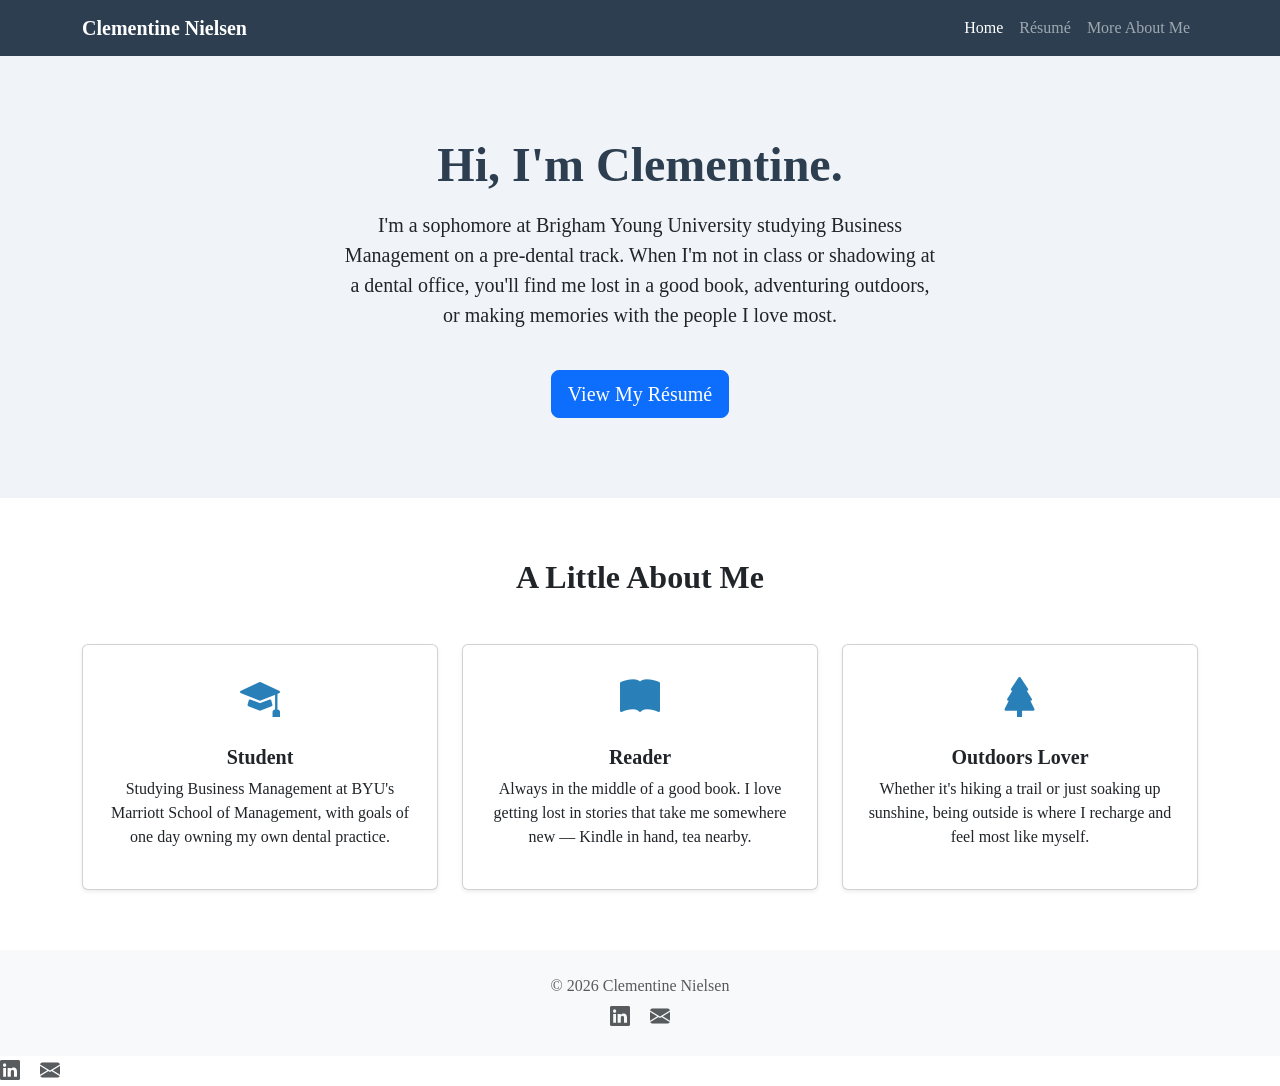
==== index.html @ adf5e4a9 "Create index.html" ====
<!DOCTYPE html>
<html lang="en">
<head>
  <meta charset="UTF-8" />
  <meta name="viewport" content="width=device-width, initial-scale=1.0"/>
  <title>Clementine Nielsen</title>
  <link rel="stylesheet" href="https://cdn.jsdelivr.net/npm/bootstrap@5.3.0/dist/css/bootstrap.min.css"/>
  <link rel="stylesheet" href="https://cdn.jsdelivr.net/npm/bootstrap-icons@1.10.5/font/bootstrap-icons.css"/>
  <link rel="stylesheet" href="styles.css"/>
</head>
<body>

  <!-- Navbar -->
  <nav class="navbar navbar-expand-lg navbar-dark">
    <div class="container">
      <a class="navbar-brand fw-bold" href="index.html">Clementine Nielsen</a>
      <button class="navbar-toggler" type="button" data-bs-toggle="collapse" data-bs-target="#navbarNav">
        <span class="navbar-toggler-icon"></span>
      </button>
      <div class="collapse navbar-collapse" id="navbarNav">
        <ul class="navbar-nav ms-auto">
          <li class="nav-item"><a class="nav-link active" href="index.html">Home</a></li>
          <li class="nav-item"><a class="nav-link" href="resume.html">Résumé</a></li>
          <li class="nav-item"><a class="nav-link" href="scratch.html">More About Me</a></li>
        </ul>
      </div>
    </div>
  </nav>

  <!-- Hero -->
  <section class="hero-section">
    <div class="container">
      <h1 class="fw-bold">Hi, I'm Clementine.</h1>
      <p class="lead mt-3 mx-auto" style="max-width: 600px;">
        I'm a sophomore at Brigham Young University studying Business Management 
        on a pre-dental track. When I'm not in class or shadowing at a dental office, 
        you'll find me lost in a good book, adventuring outdoors, or making memories 
        with the people I love most.
      </p>
      <a href="resume.html" class="btn btn-primary btn-lg mt-4">View My Résumé</a>
    </div>
  </section>

  <!-- About Cards -->
  <section class="section-padding bg-white">
    <div class="container">
      <h2 class="text-center fw-bold mb-5">A Little About Me</h2>
      <div class="row g-4 text-center">

        <div class="col-md-4">
          <div class="card h-100 shadow-sm p-4">
            <i class="bi bi-mortarboard-fill fs-1 accent-color mb-3"></i>
            <h5 class="fw-bold">Student</h5>
            <p>Studying Business Management at BYU's Marriott School of Management, with goals of one day owning my own dental practice.</p>
          </div>
        </div>

        <div class="col-md-4">
          <div class="card h-100 shadow-sm p-4">
            <i class="bi bi-book-fill fs-1 accent-color mb-3"></i>
            <h5 class="fw-bold">Reader</h5>
            <p>Always in the middle of a good book. I love getting lost in stories that take me somewhere new — Kindle in hand, tea nearby.</p>
          </div>
        </div>

        <div class="col-md-4">
          <div class="card h-100 shadow-sm p-4">
            <i class="bi bi-tree-fill fs-1 accent-color mb-3"></i>
            <h5 class="fw-bold">Outdoors Lover</h5>
            <p>Whether it's hiking a trail or just soaking up sunshine, being outside is where I recharge and feel most like myself.</p>
          </div>
        </div>

      </div>
    </div>
  </section>

  <!-- Footer -->
  <footer class="text-center py-4 text-muted" style="background-color: #f8f9fa;">
    <p class="mb-1">&copy; 2026 Clementine Nielsen</p>
    <a href="https://www.linkedin.com/in/" class="text-muted me-3"><i class="bi bi-linkedin fs-5"></i></a>
    <a href="mailto:you@example.com" class="text-muted"><i class="bi bi-envelope-fill fs-5"></i></a>
  </footer>

  <script src="https://cdn.jsdelivr.net/npm/bootstrap@5.3.0/dist/js/bootstrap.bundle.min.js"></script>
  <a href="https://www.linkedin.com/in/clementine-nielsen-78513a417/" class="text-muted me-3"><i class="bi bi-linkedin fs-5"></i></a>
<a href="mailto:clem07@byu.edu" class="text-muted"><i class="bi bi-envelope-fill fs-5"></i></a>
</body>
</html>
---- styles.css ----
/* Custom styles layered on top of Bootstrap */

body {
    font-family: 'Georgia', serif;
}

.navbar {
    background-color: #2c3e50 !important;
}

.hero-section {
    background-color: #f0f4f8;
    padding: 80px 0;
    text-align: center;
}

.hero-section h1 {
    font-size: 3rem;
    color: #2c3e50;
}

.accent-color {
    color: #2980b9;
}

.section-padding {
    padding: 60px 0;
}
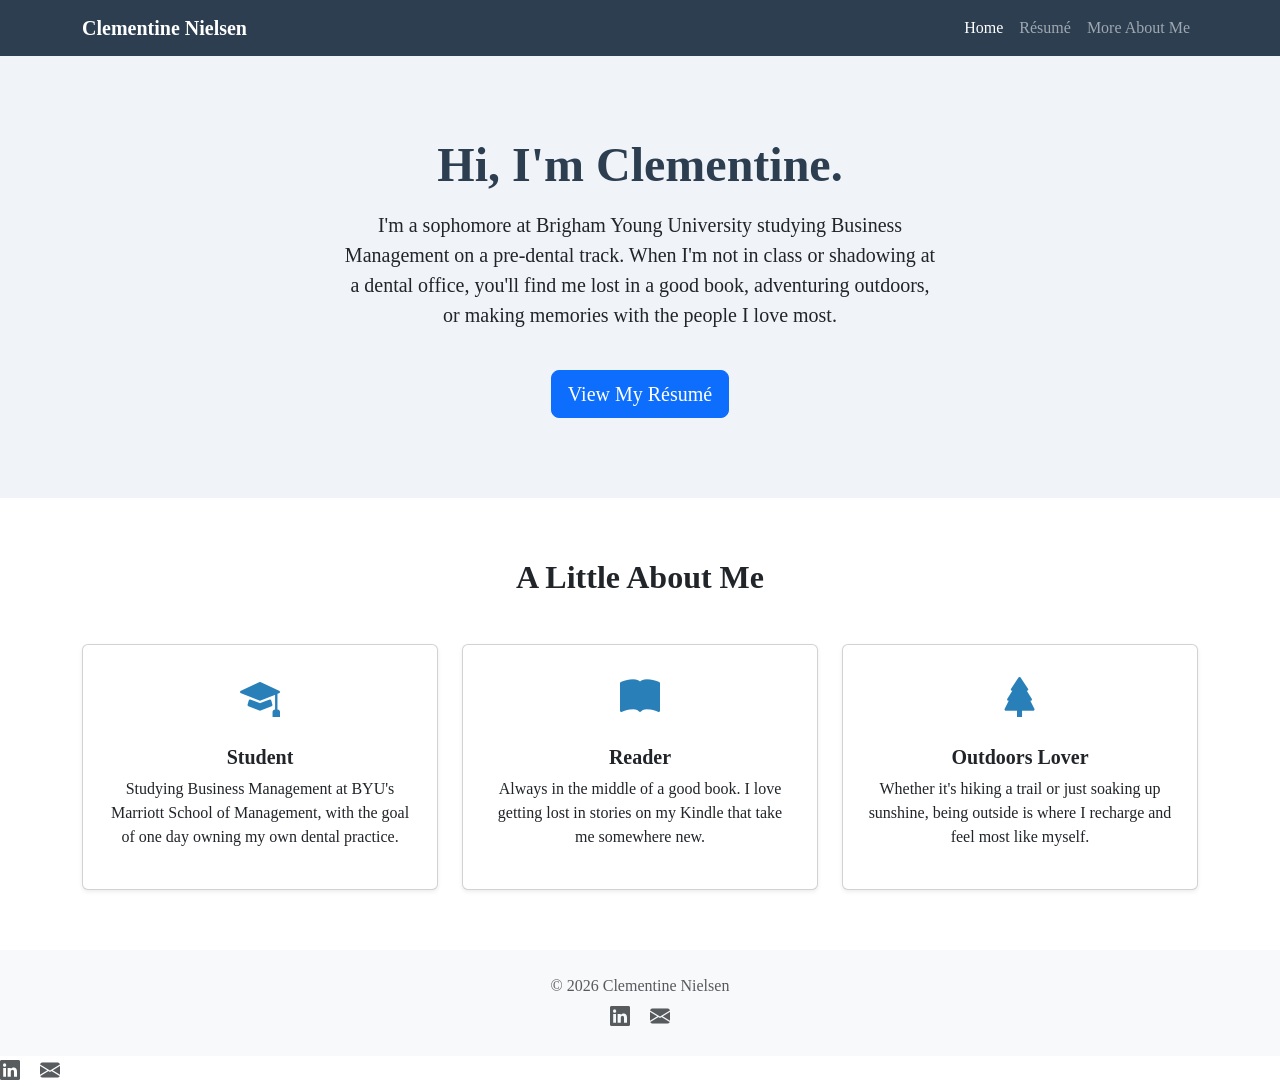
==== commit 66db3ef0: "Update index.html" ====
--- a/index.html
+++ b/index.html
@@ -51,7 +51,7 @@
           <div class="card h-100 shadow-sm p-4">
             <i class="bi bi-mortarboard-fill fs-1 accent-color mb-3"></i>
             <h5 class="fw-bold">Student</h5>
-            <p>Studying Business Management at BYU's Marriott School of Management, with goals of one day owning my own dental practice.</p>
+            <p>Studying Business Management at BYU's Marriott School of Management, with the goal of one day owning my own dental practice.</p>
           </div>
         </div>
 
@@ -59,7 +59,7 @@
           <div class="card h-100 shadow-sm p-4">
             <i class="bi bi-book-fill fs-1 accent-color mb-3"></i>
             <h5 class="fw-bold">Reader</h5>
-            <p>Always in the middle of a good book. I love getting lost in stories that take me somewhere new — Kindle in hand, tea nearby.</p>
+            <p>Always in the middle of a good book. I love getting lost in stories on my Kindle that take me somewhere new. </p>
           </div>
         </div>
 
